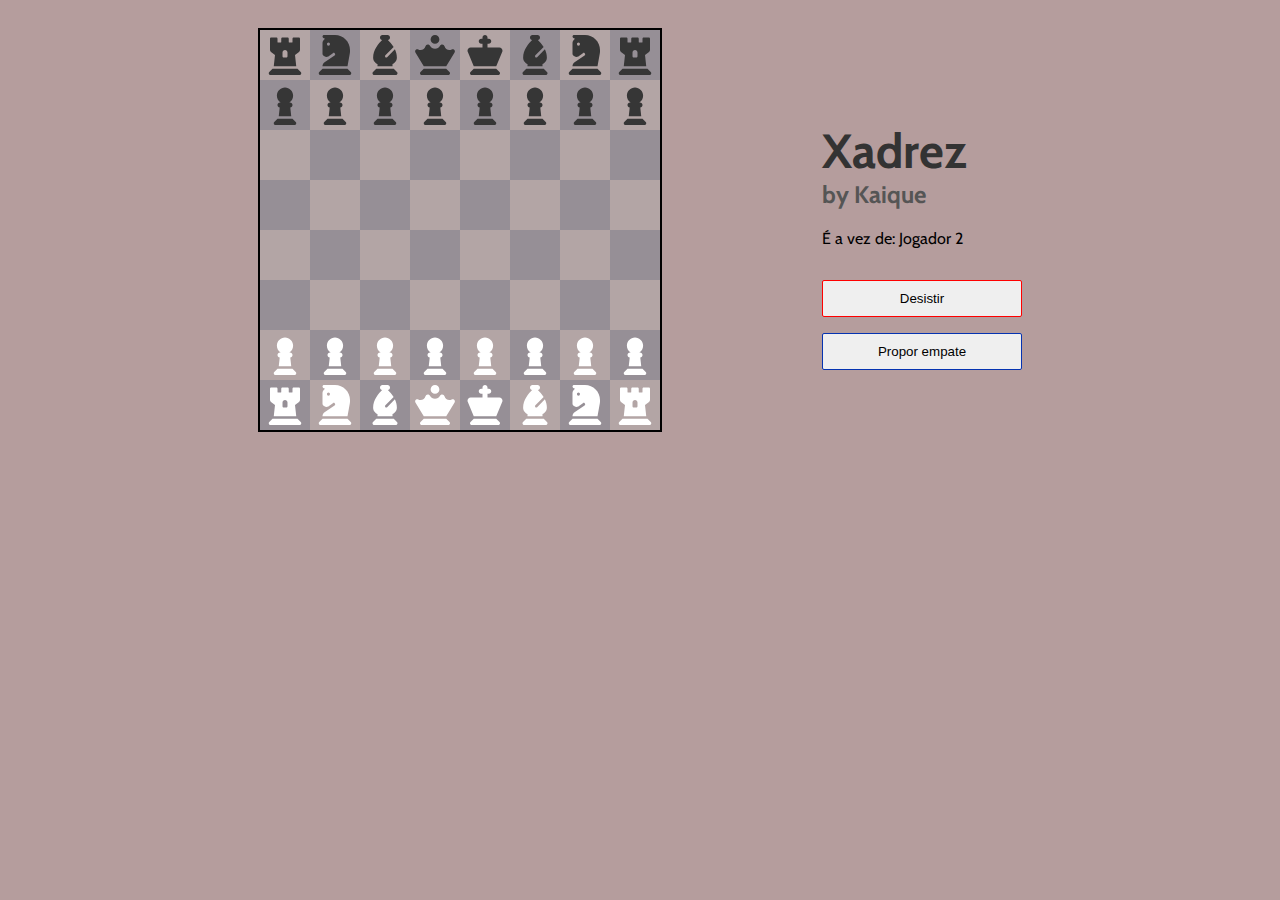
==== main.html @ 5b6324fd "wip: seleção de jogadores" ====
<!DOCTYPE html>
<html lang="en">

<head>
    <meta charset="UTF-8">
    <meta name="viewport" content="width=device-width, initial-scale=1.0">
    <link rel="stylesheet" href="css/style.css">
    <link rel="shortcut icon" href="img/chess.png" type="image/x-icon">
    <title>Projeto Xadrez Kaique</title>
</head>

<body>
    <div class="jogo">
        <div id="gameboard"></div>
        <p id="info-display"></p>
    </div>
    <div class="adicionais">
        <div>
            <div class="titulo">
                <h1>Xadrez</h1>
                <h2>by Kaique</h2>
            </div>
            <p>É a vez de: <span id="player"></span></p>
        </div>
        <button class="adicional" id="desistir">Desistir</button>
        <button class="adicional" id="empate">Propor empate</button>
    </div>
    <script src="js/movimentos.js"></script>
    <script src="js/pecas.js"></script>
    <script src="js/script.js"></script>
</body>

</html>
---- css/style.css ----
@import url('https://fonts.googleapis.com/css2?family=Cabin:ital,wght@0,400..700;1,400..700&family=Pacifico&family=Updock&display=swap');

body {
    background-color: #b59d9d;
    display: flex;
    justify-content: center;
    align-items: center;
    gap: 10em;
    font-family: "Cabin", sans-serif;
}

h1, h2 {
    margin: 0;
    
}

h1 {
    font-size: 3rem;
    color: #333;
}

h2 {
    font-size: 1.5rem;
    color: #555;
    margin-bottom: 20px;
}

.main {
    display: none;
}

.adicionais {
    display: flex;
    flex-direction: column;
    gap: 1em;
    width: 200px; 
}

.adicional {
    padding: 10px;
    border-radius: 2px;
    cursor: pointer;
}

#player {
    height: 50px;
}


#desistir {
    border: 1px solid red;
}

#desistir:hover {
    transition: 0.5s ease;
    color: white;
    background-color: rgb(168, 64, 64);
}

#empate {
    border: 1px solid rgb(5, 51, 177);
}

#empate:hover {
    transition: 0.5s ease;
    color: white;
    background-color: rgba(52, 52, 207, 0.534);
}

#gameboard {
    margin-top: 20px;
    width: 400px;
    height: 400px;
    background-color: black;
    display: flex;
    flex-wrap: wrap;
    border: 2px solid black;
}

.quadrado {
    height: 50px;
    width: 50px;
    position: relative;
}

.quadrado svg {
    height: 40px;
    width: 40px;
    margin: 5px;
    position: relative;
    z-index: -9;
}

#info-display {
    height: 20px; /* ou ajuste conforme necessário */
}


#info-display.hidden {
    opacity: 0;
}
path {
    position: relative;
    z-index: -10
}

.piece {
    position: relative;
    z-index: 9;
}

.claro {
    background-color: #b3a5a5;

}

.escuro {
    background-color: #968f96;
}

.selecionado {
    background-color: red;
}

.black {
    fill: #363636
}

.white {
    fill: #ffffff

}
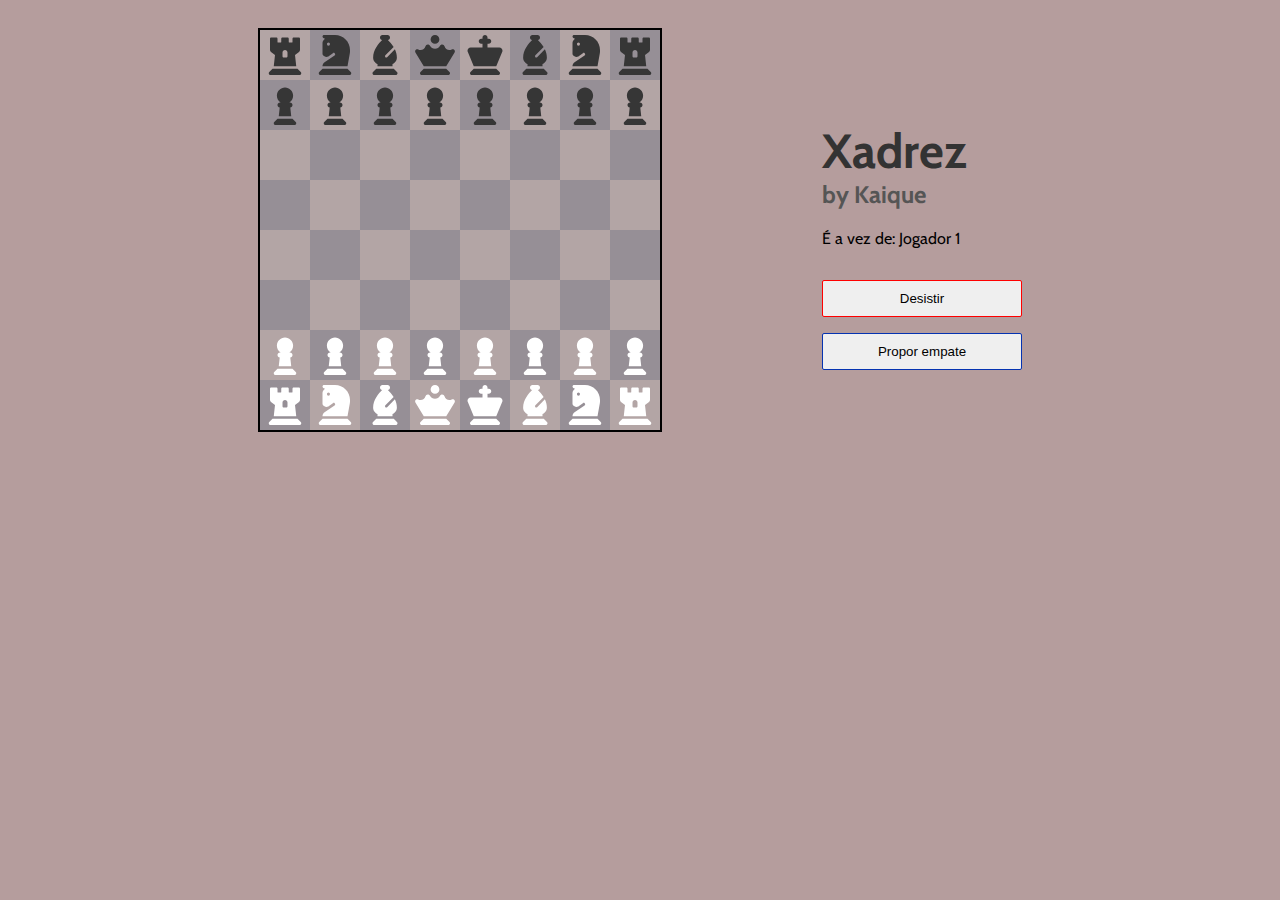
==== commit 190fa86e: "feat: desistencia e empate de partida" ====
--- a/main.html
+++ b/main.html
@@ -11,7 +11,14 @@
 
 <body>
     <div class="jogo">
-        <div id="gameboard"></div>
+        <div id="gameboard">
+            <div class="vitoria" id="vitoria-display" style="display: none;">
+                <h1 id="titulo-informacao"></h1>
+                <p id="mensagem-vencedor"></p>
+                <button onclick="reiniciarJogo()">Jogar novamente?</button>
+            </div>
+            
+        </div>
         <p id="info-display"></p>
     </div>
     <div class="adicionais">
--- a/css/style.css
+++ b/css/style.css
@@ -9,9 +9,10 @@
     font-family: "Cabin", sans-serif;
 }
 
-h1, h2 {
+h1,
+h2 {
     margin: 0;
-    
+
 }
 
 h1 {
@@ -33,7 +34,7 @@
     display: flex;
     flex-direction: column;
     gap: 1em;
-    width: 200px; 
+    width: 200px;
 }
 
 .adicional {
@@ -92,13 +93,14 @@
 }
 
 #info-display {
-    height: 20px; /* ou ajuste conforme necessário */
+    height: 20px;
 }
 
 
 #info-display.hidden {
     opacity: 0;
 }
+
 path {
     position: relative;
     z-index: -10
@@ -128,6 +130,44 @@
 
 .white {
     fill: #ffffff
-
 }
 
+
+
+.vitoria {
+    position: absolute;
+    top: 0;
+    left: 0;
+    width: 100%;
+    height: 100%;
+    background-color: rgba(99, 95, 95, 0.7);
+    color: white;
+    display: flex;
+    flex-direction: column;
+    justify-content: center;
+    align-items: center;
+    z-index: 10;
+    text-align: center;
+}
+
+.vitoria h1 {
+    font-size: 3rem;
+    margin: 0;
+}
+
+.vitoria p {
+    font-size: 1.5rem;
+}
+
+.vitoria button {
+    padding: 10px 20px;
+    font-size: 1.2rem;
+    cursor: pointer;
+    border: 1px solid rgba(52, 52, 207, 0.534);
+}
+
+.vitoria button:hover {
+    transition: 0.5s ease;
+    color: white;
+    background-color: rgba(9, 190, 39, 0.534);
+}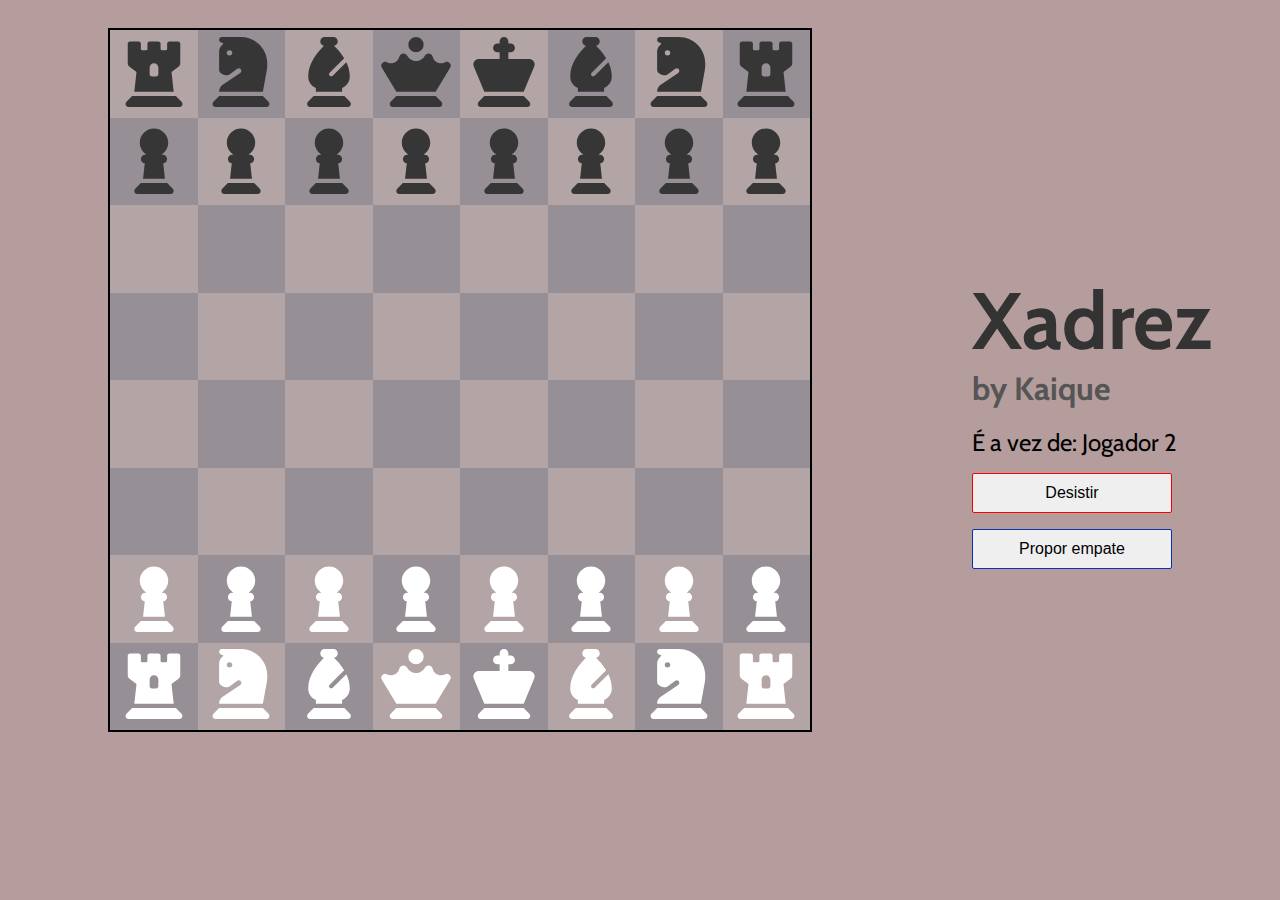
==== commit 021f76e7: "refactor: refatorando a logica de drag and drop para touches/ para mobile" ====
--- a/main.html
+++ b/main.html
@@ -27,7 +27,7 @@
                 <h1>Xadrez</h1>
                 <h2>by Kaique</h2>
             </div>
-            <p>É a vez de: <span id="player"></span></p>
+            <p id="vezJogador">É a vez de: <span id="player"></span></p>
         </div>
         <button class="adicional" id="desistir">Desistir</button>
         <button class="adicional" id="empate">Propor empate</button>
--- a/css/style.css
+++ b/css/style.css
@@ -7,25 +7,30 @@
     align-items: center;
     gap: 10em;
     font-family: "Cabin", sans-serif;
+    flex-wrap: wrap;
 }
 
 h1,
 h2 {
     margin: 0;
-
 }
 
 h1 {
-    font-size: 3rem;
+    font-size: 5rem;
     color: #333;
 }
 
 h2 {
-    font-size: 1.5rem;
+    font-size: 2rem;
     color: #555;
     margin-bottom: 20px;
 }
 
+p {
+    margin: 0;
+    padding: 0;
+    font-size: 1.5em;
+}
 .main {
     display: none;
 }
@@ -44,9 +49,12 @@
 }
 
 #player {
-    height: 50px;
-}
-
+    height: 300px;
+}
+
+#vezJogador {
+    width: 300px;
+}
 
 #desistir {
     border: 1px solid red;
@@ -70,8 +78,10 @@
 
 #gameboard {
     margin-top: 20px;
-    width: 400px;
-    height: 400px;
+    width: 100%;
+    max-width: 700px;
+    height: auto;
+    aspect-ratio: 1 / 1;
     background-color: black;
     display: flex;
     flex-wrap: wrap;
@@ -79,23 +89,27 @@
 }
 
 .quadrado {
-    height: 50px;
-    width: 50px;
-    position: relative;
-}
-
+    height: 12.5%;
+    width: 12.5%;
+    position: relative;
+}
+
+.quadrado {
+    display: flex;
+    justify-content: center;
+    align-items: center;
+}
 .quadrado svg {
-    height: 40px;
-    width: 40px;
+    height: 70px;
+    width: 70px;
     margin: 5px;
     position: relative;
     z-index: -9;
 }
 
 #info-display {
-    height: 20px;
-}
-
+    height: 100px;
+}
 
 #info-display.hidden {
     opacity: 0;
@@ -113,7 +127,6 @@
 
 .claro {
     background-color: #b3a5a5;
-
 }
 
 .escuro {
@@ -131,8 +144,6 @@
 .white {
     fill: #ffffff
 }
-
-
 
 .vitoria {
     position: absolute;
@@ -151,18 +162,19 @@
 }
 
 .vitoria h1 {
+    font-size: 7rem;
+    margin: 0;
+}
+
+.vitoria p {
     font-size: 3rem;
-    margin: 0;
-}
-
-.vitoria p {
-    font-size: 1.5rem;
 }
 
 .vitoria button {
     padding: 10px 20px;
     font-size: 1.2rem;
     cursor: pointer;
+    font-size: 1.5rem;
     border: 1px solid rgba(52, 52, 207, 0.534);
 }
 
@@ -170,4 +182,57 @@
     transition: 0.5s ease;
     color: white;
     background-color: rgba(9, 190, 39, 0.534);
+}
+
+#mensagem-vencedor {
+    margin-bottom: 25px;
+}
+
+button {
+    font-size: 1em;
+}
+
+@media (max-width: 768px) {
+    h1 {
+        display: none;
+    }
+
+    h2 {
+        display: none;
+    }
+
+    body {
+        flex-direction: column;
+        gap: 1em;
+    }
+
+    .adicionais {
+        order: 2;
+        width: 100%;
+        align-items: center;
+    }
+
+    #gameboard {
+        order: 1;
+        width: 100%;
+        max-width: none;
+    }
+
+    .quadrado {
+        display: flex;
+        align-items: center;
+        justify-content: center;
+    }
+
+    .quadrado svg {
+        height: 40px;
+        width: 40px;
+        margin: 2px;
+        position: relative;
+        z-index: -9;
+    }
+
+    #vezJogador {
+        width: auto;
+    }
 }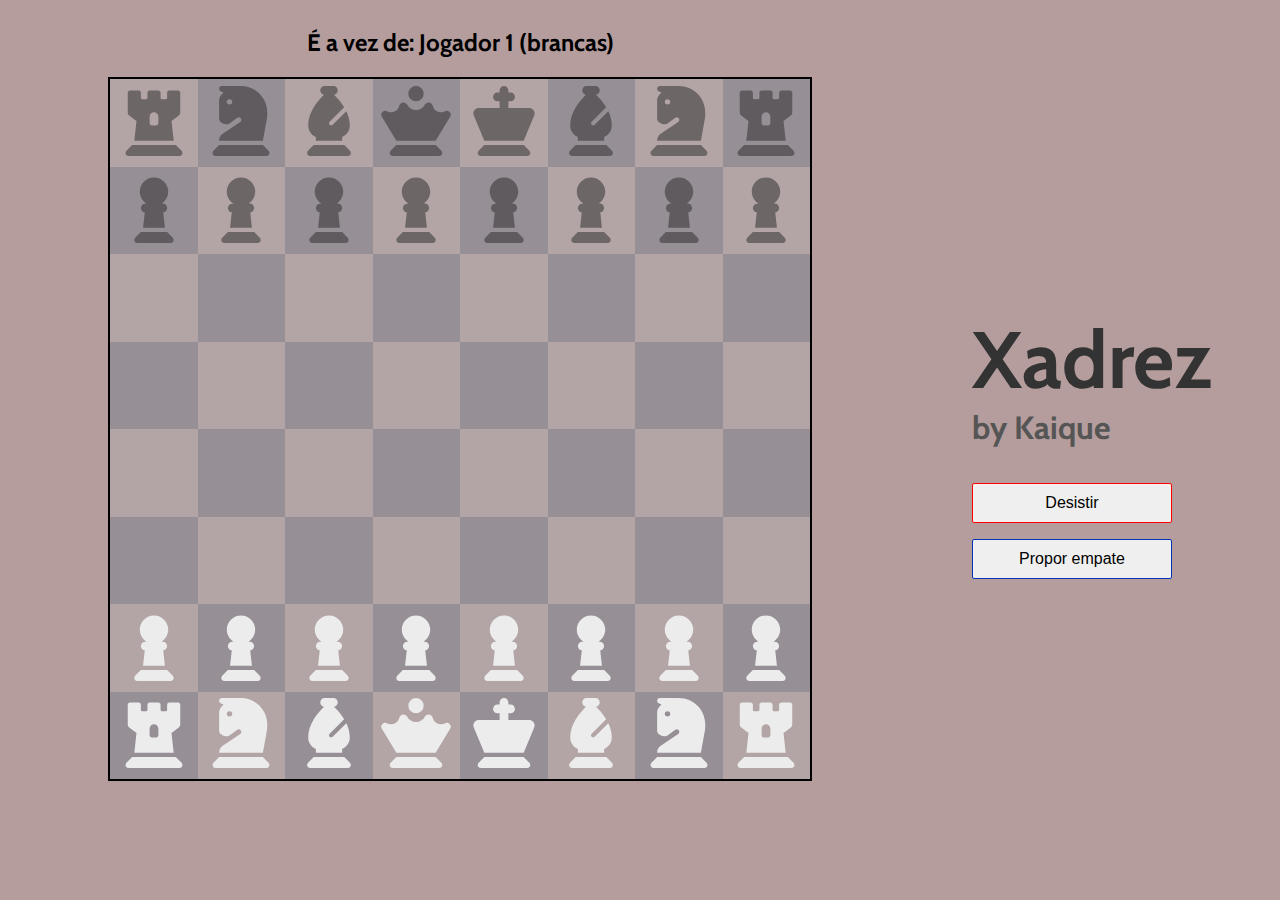
==== commit e97fee38: "refactor: divindo a responsabilidade em arquivos + refatorando logica de movimento cavalo/bispo" ====
--- a/main.html
+++ b/main.html
@@ -11,6 +11,7 @@
 
 <body>
     <div class="jogo">
+        <p id="vezJogador">É a vez de: <span id="player"></span></p>
         <div id="gameboard">
             <div class="vitoria" id="vitoria-display" style="display: none;">
                 <h1 id="titulo-informacao"></h1>
@@ -27,14 +28,21 @@
                 <h1>Xadrez</h1>
                 <h2>by Kaique</h2>
             </div>
-            <p id="vezJogador">É a vez de: <span id="player"></span></p>
         </div>
         <button class="adicional" id="desistir">Desistir</button>
         <button class="adicional" id="empate">Propor empate</button>
     </div>
-    <script src="js/movimentos.js"></script>
     <script src="js/pecas.js"></script>
-    <script src="js/script.js"></script>
+    <script src="js/renderizarTabela.js"></script>
+    <script src="js/girarTabela.js"></script>
+    <script src="js/pecas/movimentoPeao.js"></script>
+    <script src="js/pecas/movimentoCavalo.js"></script>
+    <script src="js/pecas/movimentoBispo.js"></script>
+    <script src="js/pecas/movimentoTorre.js"></script>
+    <script src="js/pecas/movimentoRei.js"></script>
+    <script src="js/pecas/analisaXeque.js"></script>
+    <script src="js/botoesInteracao.js"></script>
+    <script src="js/drags.js"></script>
 </body>
 
 </html>--- a/css/style.css
+++ b/css/style.css
@@ -53,7 +53,9 @@
 }
 
 #vezJogador {
-    width: 300px;
+    font-weight: bold;
+    text-align: center;
+    margin: 20px 0;
 }
 
 #desistir {
@@ -137,12 +139,13 @@
     background-color: red;
 }
 
-.black {
-    fill: #363636
-}
-
-.white {
-    fill: #ffffff
+.escuras {
+    opacity: 0.5;
+    fill: #292828
+}
+
+.brancas {
+    fill: #ececec
 }
 
 .vitoria {
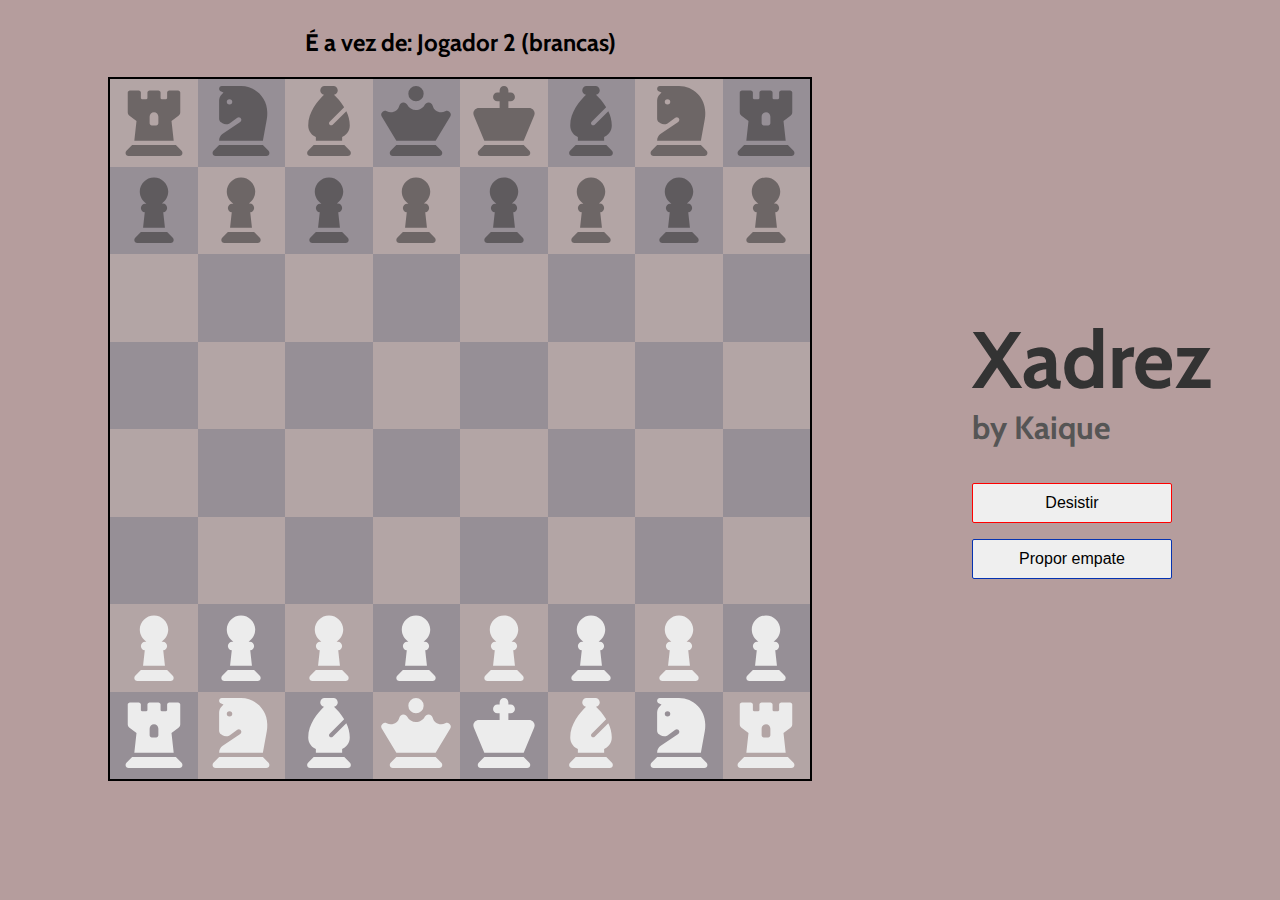
==== commit 5179d8c2: "fix: html nao encontrando js" ====
--- a/main.html
+++ b/main.html
@@ -34,14 +34,13 @@
     </div>
     <script src="js/pecas.js"></script>
     <script src="js/renderizarTabela.js"></script>
-    <script src="js/girarTabela.js"></script>
+    <script src="js/girarTabuleiro.js"></script>
     <script src="js/pecas/movimentoPeao.js"></script>
     <script src="js/pecas/movimentoCavalo.js"></script>
     <script src="js/pecas/movimentoBispo.js"></script>
     <script src="js/pecas/movimentoTorre.js"></script>
     <script src="js/pecas/movimentoRei.js"></script>
     <script src="js/pecas/analisaXeque.js"></script>
-    <script src="js/botoesInteracao.js"></script>
     <script src="js/drags.js"></script>
 </body>
 
